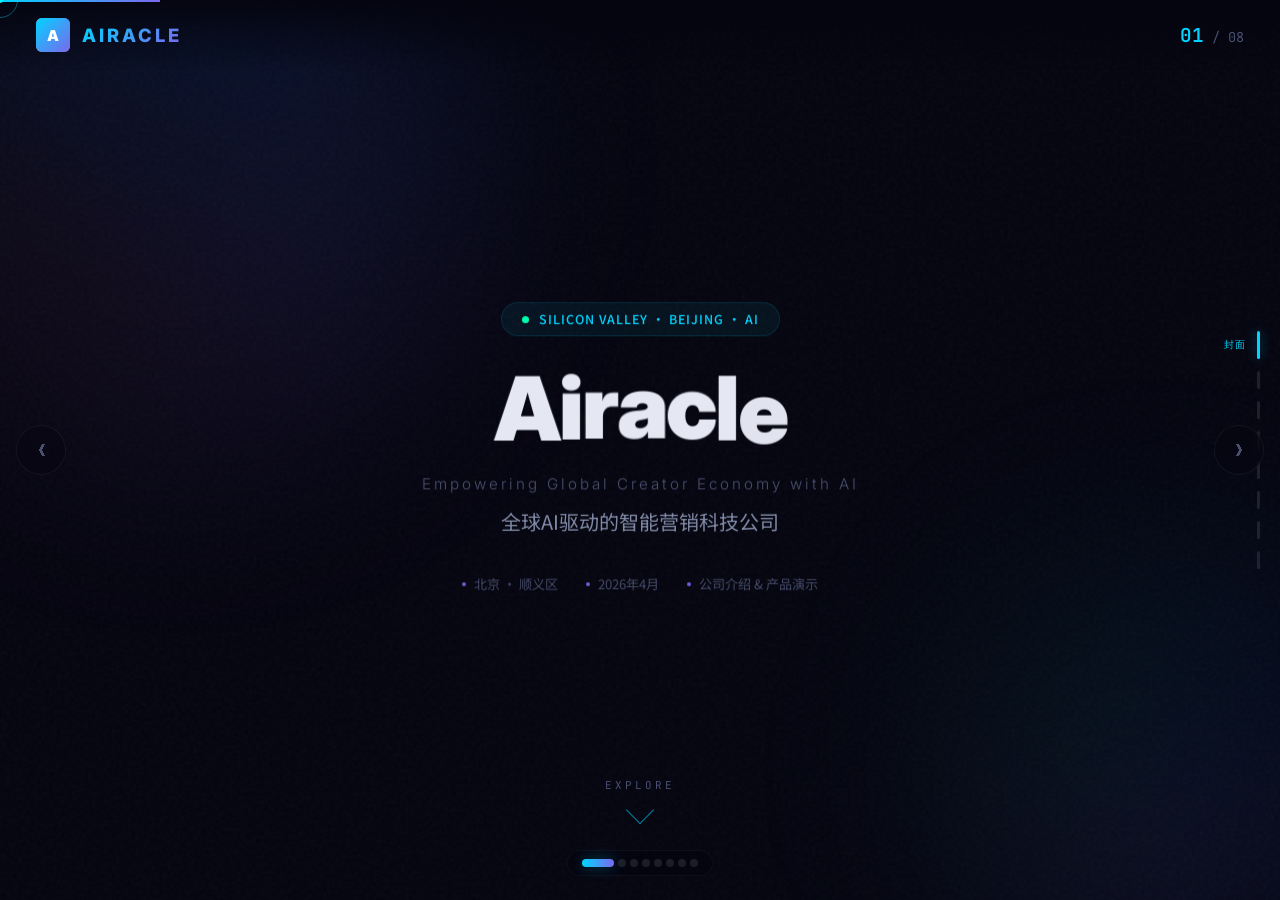
==== index.html @ 354df36a "Refactor: split into modular structure (CSS/JS/slides + assets dir) - index.html is now a thin shell" ====
<!DOCTYPE html>
<html lang="zh-CN">
<head>
<meta charset="UTF-8">
<meta name="viewport" content="width=device-width, initial-scale=1.0">
<title>Airacle - 公司介绍</title>
<link rel="preconnect" href="https://fonts.googleapis.com">
<link href="https://fonts.googleapis.com/css2?family=Inter:wght@300;400;500;600;700;800;900&family=Noto+Sans+SC:wght@300;400;500;600;700;900&family=Space+Grotesk:wght@400;500;600;700&family=JetBrains+Mono:wght@400;600&display=swap" rel="stylesheet">
<script src="https://cdnjs.cloudflare.com/ajax/libs/three.js/r128/three.min.js"></script>
<script src="https://cdnjs.cloudflare.com/ajax/libs/gsap/3.12.2/gsap.min.js"></script>
<link rel="stylesheet" href="css/style.css">
</head>
<body>

<!-- Background layers -->
<canvas id="bgCanvas"></canvas>
<div class="noise"></div>
<div class="mesh-blob blob-1"></div>
<div class="mesh-blob blob-2"></div>
<div class="cursor-dot" id="cursorDot"></div>
<div class="cursor-ring" id="cursorRing"></div>

<!-- Progress bar -->
<div class="progress" id="progress" style="width:0"><div class="progress-inner"></div></div>

<!-- Top bar -->
<div class="topbar">
  <div class="logo-area">
    <div class="logo-cube">
      <div class="logo-cube-face f">A</div>
      <div class="logo-cube-face b">A</div>
      <div class="logo-cube-face l">A</div>
      <div class="logo-cube-face r">A</div>
    </div>
    <div class="logo-name">AIRACLE</div>
  </div>
  <div class="topbar-right">
    <div class="slide-num"><span class="cur" id="sNum">01</span> / <span id="sTotal">08</span></div>
  </div>
</div>

<!-- Minimap -->
<div class="minimap" id="minimap"></div>

<!-- Slides — loaded dynamically from slides/*.html -->
<div class="deck" id="deck"></div>

<!-- Nav arrows -->
<button class="arrow-btn prev" id="btnPrev">&#x276E;</button>
<button class="arrow-btn next" id="btnNext">&#x276F;</button>
<div class="bottom-nav" id="bnav"></div>

<!-- Loader: fetch slide fragments, then init -->
<script>
(async function loadSlides() {
  const slideFiles = [
    'slides/01-cover.html',
    'slides/02-company.html',
    'slides/03-team.html',
    'slides/04-demo-openclaw.html',
    'slides/05-demo-tech.html',
    'slides/06-business.html',
    'slides/07-contribution.html',
    'slides/08-vision.html',
  ];

  const deck = document.getElementById('deck');

  // Fetch all slides in parallel
  const contents = await Promise.all(
    slideFiles.map(f => fetch(f).then(r => r.text()))
  );

  // Insert into DOM
  contents.forEach((html, i) => {
    const div = document.createElement('div');
    div.className = 'slide' + (i === 0 ? ' active' : '');
    div.dataset.i = i;
    div.innerHTML = html;
    deck.appendChild(div);
  });

  // Now init all JS modules (they depend on .slide elements existing)
  const scripts = ['js/background.js', 'js/cursor.js', 'js/deck.js'];
  for (const src of scripts) {
    await new Promise((resolve, reject) => {
      const s = document.createElement('script');
      s.src = src;
      s.onload = resolve;
      s.onerror = reject;
      document.body.appendChild(s);
    });
  }

  // Wire up arrow buttons (D is now available from deck.js)
  document.getElementById('btnPrev').onclick = () => D.go(-1);
  document.getElementById('btnNext').onclick = () => D.go(1);
})();
</script>
</body>
</html>
---- css/style.css ----
/* =============================================================
   Airacle PPT — Master Stylesheet

   TOC:
   1. Variables & Reset
   2. Background & Ambient Effects
   3. Slide System
   4. Top Bar & Navigation
   5. Typography
   6. Glass Cards & Grids
   7. Icons & Stats
   8. Team Cards
   9. Demo & Feature Cards
   10. Tech Bars & Timeline
   11. Image Gallery
   12. Contribution Bars
   13. Vision Section
   14. Cover Page
   15. Cursor
   16. Responsive
   ============================================================= */

/* ----- 1. Variables & Reset ----- */
:root {
  --bg: #050510;
  --card: rgba(10,12,30,.55);
  --card-hover: rgba(16,20,48,.75);
  --border: rgba(255,255,255,.06);
  --border-hover: rgba(0,180,255,.3);
  --cyan: #00d4ff;
  --purple: #7b68ee;
  --pink: #ff6b9d;
  --green: #00ffb0;
  --gold: #ffd700;
  --orange: #ff8c42;
  --text: #e8eaf6;
  --text2: #8892b0;
  --text3: #4a5070;
  --fn: 'Noto Sans SC','PingFang SC',sans-serif;
  --fe: 'Inter','Space Grotesk',sans-serif;
  --fm: 'JetBrains Mono',monospace;
}
*,*::before,*::after { margin:0; padding:0; box-sizing:border-box; }
html,body {
  width:100%; height:100%; overflow:hidden;
  font-family:var(--fn); background:var(--bg); color:var(--text);
  -webkit-font-smoothing:antialiased; cursor:none;
}

/* ----- 2. Background & Ambient ----- */
#bgCanvas { position:fixed; top:0; left:0; width:100%; height:100%; z-index:0; pointer-events:none; }
.noise {
  position:fixed; top:0; left:0; width:100%; height:100%; z-index:1;
  pointer-events:none; opacity:.035;
  background-image:url("data:image/svg+xml,%3Csvg viewBox='0 0 256 256' xmlns='http://www.w3.org/2000/svg'%3E%3Cfilter id='n'%3E%3CfeTurbulence type='fractalNoise' baseFrequency='.9' numOctaves='4' stitchTiles='stitch'/%3E%3C/filter%3E%3Crect width='100%25' height='100%25' filter='url(%23n)' opacity='1'/%3E%3C/svg%3E");
}
.mesh-blob { position:fixed; border-radius:50%; filter:blur(100px); pointer-events:none; z-index:1; will-change:transform; }
.blob-1 { width:600px; height:600px; background:conic-gradient(from 0deg at 50% 50%,rgba(0,120,255,.12),rgba(123,104,238,.1),rgba(255,107,157,.05),rgba(0,120,255,.12)); top:-15%; left:-10%; animation:blobDrift1 20s ease-in-out infinite; }
.blob-2 { width:450px; height:450px; background:conic-gradient(from 180deg at 50% 50%,rgba(123,104,238,.1),rgba(0,255,176,.06),rgba(0,120,255,.08),rgba(123,104,238,.1)); bottom:-10%; right:-8%; animation:blobDrift2 25s ease-in-out infinite; }
@keyframes blobDrift1 { 0%,100%{transform:translate(0,0) scale(1) rotate(0deg)} 33%{transform:translate(40px,30px) scale(1.1) rotate(120deg)} 66%{transform:translate(-20px,50px) scale(.95) rotate(240deg)} }
@keyframes blobDrift2 { 0%,100%{transform:translate(0,0) scale(1) rotate(0deg)} 50%{transform:translate(-50px,-30px) scale(1.15) rotate(180deg)} }

/* ----- 3. Slide System ----- */
.deck { position:relative; width:100%; height:100%; z-index:10; }
.slide {
  position:absolute; top:0; left:0; width:100%; height:100%;
  display:flex; flex-direction:column; justify-content:center; align-items:center;
  padding:70px 80px 80px; opacity:0; visibility:hidden; perspective:1200px;
}
.slide.active { opacity:1; visibility:visible; }

/* ----- 4. Top Bar & Navigation ----- */
.topbar { position:fixed; top:0; left:0; right:0; z-index:100; display:flex; justify-content:space-between; align-items:center; padding:18px 36px; background:linear-gradient(180deg,rgba(5,5,16,.95) 0%,transparent 100%); }
.logo-area { display:flex; align-items:center; gap:12px; }
.logo-cube { width:34px; height:34px; position:relative; transform-style:preserve-3d; animation:logoSpin 8s linear infinite; }
@keyframes logoSpin { 0%{transform:rotateY(0)} 100%{transform:rotateY(360deg)} }
.logo-cube-face { position:absolute; width:34px; height:34px; display:flex; align-items:center; justify-content:center; font-family:var(--fe); font-weight:900; font-size:15px; color:#fff; border-radius:6px; }
.logo-cube .f { background:linear-gradient(135deg,var(--cyan),var(--purple)); transform:translateZ(17px); }
.logo-cube .b { background:linear-gradient(135deg,var(--purple),var(--pink)); transform:rotateY(180deg) translateZ(17px); }
.logo-cube .l { background:linear-gradient(135deg,var(--green),var(--cyan)); transform:rotateY(-90deg) translateZ(17px); }
.logo-cube .r { background:linear-gradient(135deg,var(--pink),var(--orange)); transform:rotateY(90deg) translateZ(17px); }
.logo-name { font-family:var(--fe); font-weight:800; font-size:1.15rem; background:linear-gradient(135deg,var(--cyan),var(--purple)); -webkit-background-clip:text; -webkit-text-fill-color:transparent; letter-spacing:3px; }
.topbar-right { display:flex; align-items:center; gap:20px; }
.slide-num { font-family:var(--fm); font-size:.85rem; color:var(--text3); }
.slide-num .cur { color:var(--cyan); font-weight:600; font-size:1.2rem; }

/* Progress bar */
.progress { position:fixed; top:0; left:0; height:2px; z-index:200; transition:width .6s cubic-bezier(.4,0,.2,1); }
.progress-inner { width:100%; height:100%; background:linear-gradient(90deg,var(--cyan),var(--purple),var(--pink),var(--orange)); background-size:300% 100%; animation:progShimmer 3s linear infinite; }
@keyframes progShimmer { 0%{background-position:0 0} 100%{background-position:300% 0} }

/* Mini-map (right side) */
.minimap { position:fixed; right:20px; top:50%; transform:translateY(-50%); z-index:100; display:flex; flex-direction:column; gap:12px; align-items:center; }
.minimap-dot { width:3px; height:18px; border-radius:2px; background:rgba(255,255,255,.1); cursor:pointer; transition:all .4s; position:relative; }
.minimap-dot::after { content:attr(data-label); position:absolute; right:14px; top:50%; transform:translateY(-50%); font-size:.65rem; color:transparent; white-space:nowrap; transition:all .3s; pointer-events:none; font-family:var(--fe); font-weight:500; letter-spacing:1px; }
.minimap-dot:hover::after { color:var(--text2); }
.minimap-dot:hover { background:rgba(0,212,255,.4); height:24px; }
.minimap-dot.active { background:var(--cyan); height:28px; box-shadow:0 0 12px rgba(0,212,255,.4); }
.minimap-dot.active::after { color:var(--cyan); }

/* Bottom nav */
.bottom-nav { position:fixed; bottom:24px; left:50%; transform:translateX(-50%); z-index:100; display:flex; gap:4px; padding:8px 14px; background:rgba(5,5,16,.7); border-radius:40px; border:1px solid rgba(255,255,255,.04); backdrop-filter:blur(20px); }
.bnav-dot { width:8px; height:8px; border-radius:50%; background:rgba(255,255,255,.1); border:none; cursor:pointer; transition:all .4s; padding:0; }
.bnav-dot:hover { background:rgba(0,212,255,.3); }
.bnav-dot.active { width:32px; border-radius:4px; background:linear-gradient(90deg,var(--cyan),var(--purple)); box-shadow:0 0 14px rgba(0,212,255,.3); }

/* Arrow buttons */
.arrow-btn { position:fixed; top:50%; z-index:100; width:50px; height:50px; border-radius:50%; background:rgba(5,5,16,.4); border:1px solid rgba(255,255,255,.06); color:var(--text3); cursor:pointer; display:flex; align-items:center; justify-content:center; font-size:1rem; transition:all .35s; backdrop-filter:blur(10px); }
.arrow-btn:hover { color:var(--cyan); border-color:var(--cyan); background:rgba(0,120,255,.08); box-shadow:0 0 20px rgba(0,180,255,.15); transform:translateY(-50%) scale(1.08); }
.arrow-btn.prev { left:16px; transform:translateY(-50%); }
.arrow-btn.next { right:16px; transform:translateY(-50%); }

/* ----- 5. Typography ----- */
.tag { display:inline-flex; align-items:center; gap:8px; font-family:var(--fm); font-size:.7rem; font-weight:600; color:var(--cyan); letter-spacing:4px; text-transform:uppercase; margin-bottom:18px; opacity:.7; }
.tag::before { content:''; width:24px; height:1px; background:currentColor; }
.tag::after { content:''; width:24px; height:1px; background:currentColor; }
h1.hero { font-size:5.5rem; font-weight:900; line-height:1.05; text-align:center; margin-bottom:12px; font-family:var(--fe); letter-spacing:-2px; position:relative; }
h1.hero .char { display:inline-block; opacity:0; transform:translateY(60px) rotateX(-40deg); }
h2.stitle { font-size:2.8rem; font-weight:800; text-align:center; margin-bottom:8px; letter-spacing:-.5px; }
h2.stitle .acc { background:linear-gradient(135deg,var(--cyan),var(--purple)); -webkit-background-clip:text; -webkit-text-fill-color:transparent; }
.sub { font-size:1.05rem; color:var(--text2); text-align:center; max-width:580px; line-height:1.8; margin-bottom:32px; }

/* ----- 6. Glass Cards & Grids ----- */
.gc {
  background:var(--card); border:1px solid var(--border); border-radius:22px;
  backdrop-filter:blur(24px); -webkit-backdrop-filter:blur(24px); padding:32px;
  transition:all .45s cubic-bezier(.4,0,.2,1); position:relative; overflow:hidden;
}
.gc::before { content:''; position:absolute; top:0; left:0; right:0; height:1px; background:linear-gradient(90deg,transparent 10%,rgba(255,255,255,.08) 50%,transparent 90%); }
.gc::after { content:''; position:absolute; inset:0; border-radius:22px; opacity:0; transition:opacity .4s; background:radial-gradient(600px circle at var(--mx,50%) var(--my,50%),rgba(0,180,255,.06),transparent 40%); pointer-events:none; }
.gc:hover { border-color:var(--border-hover); background:var(--card-hover); transform:translateY(-5px); }
.gc:hover::after { opacity:1; }

.grid { display:grid; gap:20px; width:100%; max-width:1120px; }
.g2 { grid-template-columns:1fr 1fr; }
.g3 { grid-template-columns:1fr 1fr 1fr; }
.g5 { grid-template-columns:repeat(5,1fr); }

/* ----- 7. Icons & Stats ----- */
.ico { width:56px; height:56px; border-radius:16px; display:flex; align-items:center; justify-content:center; font-size:1.5rem; margin-bottom:16px; }
.ico.c { background:rgba(0,212,255,.08); border:1px solid rgba(0,212,255,.1); }
.ico.p { background:rgba(123,104,238,.08); border:1px solid rgba(123,104,238,.1); }
.ico.k { background:rgba(255,107,157,.08); border:1px solid rgba(255,107,157,.1); }
.ico.g { background:rgba(0,255,176,.08); border:1px solid rgba(0,255,176,.1); }

.stats { display:flex; gap:52px; justify-content:center; flex-wrap:wrap; }
.st { text-align:center; }
.st-n { font-family:var(--fe); font-size:4rem; font-weight:900; line-height:1; background:linear-gradient(135deg,var(--cyan),var(--purple)); -webkit-background-clip:text; -webkit-text-fill-color:transparent; }
.st-n .u { font-size:1.2rem; font-weight:700; -webkit-text-fill-color:var(--cyan); }
.st-l { font-size:.82rem; color:var(--text3); margin-top:6px; letter-spacing:1px; font-weight:500; }

/* ----- 8. Team Cards ----- */
.tg-title { font-family:var(--fm); font-size:.72rem; font-weight:600; color:var(--purple); letter-spacing:5px; text-align:center; margin:20px 0 14px; display:flex; align-items:center; justify-content:center; gap:12px; }
.tg-title::before,.tg-title::after { content:''; width:30px; height:1px; background:var(--purple); }
.tc { background:var(--card); border:1px solid var(--border); border-radius:18px; padding:22px 16px; text-align:center; transition:all .4s; position:relative; overflow:hidden; cursor:pointer; }
.tc:hover { transform:translateY(-8px) scale(1.03); border-color:var(--cyan); box-shadow:0 12px 40px rgba(0,180,255,.12); }
.tc.founder { border-color:rgba(123,104,238,.2); }
.tc.founder:hover { border-color:var(--purple); box-shadow:0 12px 40px rgba(123,104,238,.15); }
.tc-avatar { width:52px; height:52px; border-radius:50%; margin:0 auto 10px; display:flex; align-items:center; justify-content:center; font-size:1.1rem; font-weight:800; color:#fff; position:relative; overflow:hidden; }
.tc-avatar img { width:100%; height:100%; object-fit:cover; border-radius:50%; }
.tc-avatar::after { content:''; position:absolute; inset:0; border-radius:50%; border:2px solid rgba(255,255,255,.1); }
.tc.founder .tc-avatar { width:60px; height:60px; font-size:1.3rem; }
.tc-name { font-size:1.05rem; font-weight:700; color:#fff; margin-bottom:3px; }
.tc-role { font-size:.78rem; color:var(--text2); line-height:1.4; }
.tc-badge { display:inline-block; font-size:.6rem; font-weight:700; padding:3px 10px; border-radius:20px; margin-top:8px; letter-spacing:1px; }
.b-prod { background:rgba(0,212,255,.1); color:var(--cyan); }
.b-ops { background:rgba(0,255,176,.1); color:var(--green); }
.b-ai { background:rgba(123,104,238,.1); color:var(--purple); }
.b-hr { background:rgba(255,215,0,.1); color:var(--gold); }
.b-mkt { background:rgba(255,107,157,.1); color:var(--pink); }
.b-fdr { background:linear-gradient(135deg,rgba(123,104,238,.15),rgba(255,107,157,.15)); color:#c4b5fd; }
.b-fs { background:rgba(0,212,255,.08); color:var(--cyan); }

/* ----- 9. Demo & Feature Cards ----- */
.demo-wrap { width:100%; max-width:1100px; }
.demo-hero { background:linear-gradient(135deg,rgba(10,15,40,.85),rgba(5,8,25,.9)); border:1px solid rgba(123,104,238,.1); border-radius:28px; padding:44px; position:relative; overflow:hidden; }
.demo-hero .bg-img { position:absolute; top:0; right:0; width:45%; height:100%; object-fit:cover; opacity:.08; mask-image:linear-gradient(to left,rgba(0,0,0,.5),transparent); -webkit-mask-image:linear-gradient(to left,rgba(0,0,0,.5),transparent); }
.demo-num { font-family:var(--fe); font-size:7rem; font-weight:900; position:absolute; top:10px; right:36px; line-height:1; background:linear-gradient(135deg,rgba(0,212,255,.08),rgba(123,104,238,.08)); -webkit-background-clip:text; -webkit-text-fill-color:transparent; }
.demo-badge { display:inline-flex; align-items:center; gap:8px; padding:5px 16px; border-radius:22px; font-size:.72rem; font-weight:700; letter-spacing:1px; margin-bottom:14px; }
.demo-badge.primary { background:linear-gradient(135deg,var(--cyan),var(--purple)); color:#fff; }
.demo-badge.green { background:linear-gradient(135deg,var(--green),var(--cyan)); color:#fff; }
.demo-title { font-size:1.9rem; font-weight:800; color:#fff; margin-bottom:8px; }
.demo-desc { font-size:.95rem; color:var(--text2); line-height:1.8; margin-bottom:22px; max-width:580px; }
.feat-grid { display:grid; grid-template-columns:1fr 1fr; gap:12px; }
.feat-item { display:flex; align-items:flex-start; gap:12px; padding:14px 16px; background:rgba(255,255,255,.02); border:1px solid rgba(255,255,255,.04); border-radius:14px; transition:all .35s; }
.feat-item:hover { background:rgba(0,180,255,.06); border-color:rgba(0,180,255,.12); transform:translateX(4px); }
.feat-chk { width:26px; height:26px; border-radius:8px; flex-shrink:0; display:flex; align-items:center; justify-content:center; font-size:.75rem; font-weight:700; }
.feat-chk.c { background:rgba(0,255,176,.1); color:var(--green); }
.feat-chk.p { background:rgba(123,104,238,.1); color:var(--purple); }
.feat-txt { font-size:.88rem; color:var(--text2); line-height:1.55; }
.feat-txt strong { color:#fff; display:block; margin-bottom:2px; font-size:.92rem; }

/* ----- 10. Tech Bars & Timeline ----- */
.tbar-item { margin-bottom:14px; }
.tbar-top { display:flex; justify-content:space-between; margin-bottom:6px; }
.tbar-label { font-size:.82rem; color:var(--text2); }
.tbar-val { font-family:var(--fm); font-size:.82rem; font-weight:600; color:var(--cyan); }
.tbar-track { width:100%; height:5px; background:rgba(255,255,255,.04); border-radius:3px; overflow:hidden; }
.tbar-fill { height:100%; border-radius:3px; width:0%; position:relative; overflow:hidden; }
.tbar-fill::after { content:''; position:absolute; top:0; left:0; right:0; bottom:0; background:linear-gradient(90deg,transparent,rgba(255,255,255,.2),transparent); animation:barShine 2s linear infinite; }
@keyframes barShine { 0%{transform:translateX(-100%)} 100%{transform:translateX(100%)} }
.tbar-fill.fc { background:linear-gradient(90deg,var(--cyan),var(--purple)); }
.tbar-fill.fg { background:linear-gradient(90deg,var(--green),var(--cyan)); }
.tbar-fill.fp { background:linear-gradient(90deg,var(--pink),var(--purple)); }

.tl { position:relative; padding-left:28px; }
.tl::before { content:''; position:absolute; left:6px; top:4px; bottom:4px; width:2px; background:linear-gradient(180deg,var(--cyan),var(--purple),transparent); }
.tl-i { position:relative; margin-bottom:18px; padding-left:24px; }
.tl-i::before { content:''; position:absolute; left:-24px; top:5px; width:10px; height:10px; border-radius:50%; background:var(--cyan); box-shadow:0 0 10px rgba(0,212,255,.5); }
.tl-i .tl-d { font-family:var(--fm); font-size:.75rem; font-weight:600; color:var(--purple); margin-bottom:3px; }
.tl-i .tl-t { font-size:.9rem; color:var(--text2); line-height:1.6; }
.tl-i .tl-t strong { color:#fff; }

/* ----- 11. Image Gallery ----- */
.img-row { display:flex; gap:14px; margin-top:16px; overflow:hidden; }
.img-card { flex:1; min-width:0; height:120px; border-radius:14px; overflow:hidden; position:relative; cursor:pointer; border:1px solid rgba(255,255,255,.06); transition:all .4s; }
.img-card:hover { transform:scale(1.04); border-color:var(--cyan); box-shadow:0 8px 30px rgba(0,180,255,.15); }
.img-card img { width:100%; height:100%; object-fit:cover; transition:transform .6s; }
.img-card:hover img { transform:scale(1.1); }
.img-card .img-overlay { position:absolute; inset:0; background:linear-gradient(0deg,rgba(5,5,16,.8) 0%,transparent 60%); display:flex; align-items:flex-end; padding:10px 12px; }
.img-card .img-label { font-size:.72rem; color:var(--text); font-weight:600; letter-spacing:.5px; }

/* ----- 12. Contribution Bars ----- */
.cbar { margin-bottom:20px; }
.cbar-top { display:flex; justify-content:space-between; align-items:flex-end; margin-bottom:8px; }
.cbar-title { font-size:.95rem; color:#fff; font-weight:500; }
.cbar-val { font-family:var(--fe); font-size:1.3rem; font-weight:800; color:var(--cyan); }
.cbar-track { width:100%; height:8px; background:rgba(255,255,255,.03); border-radius:4px; overflow:hidden; }
.cbar-fill { height:100%; border-radius:4px; width:0%; position:relative; overflow:hidden; }
.cbar-fill::after { content:''; position:absolute; top:0; left:0; right:0; bottom:0; background:linear-gradient(90deg,transparent,rgba(255,255,255,.25),transparent); animation:barShine 2s linear infinite; }
.cbar-fill.cg { background:linear-gradient(90deg,var(--green),var(--cyan)); }
.cbar-fill.cp { background:linear-gradient(90deg,var(--cyan),var(--purple)); }
.cbar-fill.co { background:linear-gradient(90deg,var(--gold),var(--pink)); }
.cbar-note { font-size:.73rem; color:var(--text3); margin-top:4px; }

/* ----- 13. Vision ----- */
.vision-box { width:100%; max-width:800px; text-align:center; }
.v-card { background:linear-gradient(135deg,rgba(0,120,255,.04),rgba(123,104,238,.04)); border:1px solid rgba(0,180,255,.1); border-radius:32px; padding:56px 64px; position:relative; overflow:hidden; }
.v-card::before { content:''; position:absolute; top:-120px; left:50%; transform:translateX(-50%); width:400px; height:400px; background:radial-gradient(circle,rgba(0,212,255,.06),transparent 60%); }
.v-card::after { content:''; position:absolute; bottom:-120px; left:50%; transform:translateX(-50%); width:300px; height:300px; background:radial-gradient(circle,rgba(123,104,238,.06),transparent 60%); }
.v-quote { font-size:2.6rem; font-weight:800; line-height:1.45; background:linear-gradient(135deg,#fff 20%,var(--cyan) 60%,var(--purple) 100%); -webkit-background-clip:text; -webkit-text-fill-color:transparent; margin:20px 0; }
.v-div { width:100px; height:2px; margin:24px auto; background:linear-gradient(90deg,transparent,var(--cyan),var(--purple),transparent); }

/* ----- 14. Cover ----- */
.cover-badge { display:inline-flex; align-items:center; gap:10px; background:rgba(0,212,255,.06); border:1px solid rgba(0,212,255,.12); padding:7px 20px; border-radius:30px; font-size:.78rem; color:var(--cyan); font-weight:500; letter-spacing:1px; margin-bottom:28px; }
.pulse-dot { width:7px; height:7px; border-radius:50%; background:var(--green); animation:pulse 2s ease-in-out infinite; }
@keyframes pulse { 0%,100%{box-shadow:0 0 0 0 rgba(0,255,176,.4)} 50%{box-shadow:0 0 0 8px rgba(0,255,176,0)} }
.cover-en { font-size:.95rem; color:var(--text3); font-weight:300; letter-spacing:3px; font-family:var(--fe); margin-top:4px; }
.cover-meta { display:flex; gap:28px; margin-top:36px; }
.cm-item { font-size:.82rem; color:var(--text3); display:flex; align-items:center; gap:8px; }
.cm-dot { width:4px; height:4px; border-radius:50%; background:var(--purple); }
.scroll-cue { position:absolute; bottom:80px; left:50%; transform:translateX(-50%); display:flex; flex-direction:column; align-items:center; gap:8px; animation:cueBounce 2s ease-in-out infinite; }
@keyframes cueBounce { 0%,100%{transform:translateX(-50%) translateY(0)} 50%{transform:translateX(-50%) translateY(-10px)} }
.scroll-cue span { font-size:.68rem; color:var(--text3); letter-spacing:3px; font-family:var(--fm); }
.scroll-cue .cue-arrow { width:20px; height:20px; border-right:1.5px solid var(--cyan); border-bottom:1.5px solid var(--cyan); transform:rotate(45deg); opacity:.6; }

/* ----- 15. Cursor ----- */
.cursor-dot { position:fixed; width:6px; height:6px; background:var(--cyan); border-radius:50%; pointer-events:none; z-index:9999; transition:transform .1s; mix-blend-mode:screen; }
.cursor-ring { position:fixed; width:36px; height:36px; border:1.5px solid rgba(0,212,255,.4); border-radius:50%; pointer-events:none; z-index:9998; transition:width .3s,height .3s,border-color .3s; transform:translate(-50%,-50%); }
.cursor-ring.hover { width:56px; height:56px; border-color:var(--purple); background:rgba(123,104,238,.06); }
.cursor-trail { position:fixed; width:4px; height:4px; background:rgba(0,212,255,.3); border-radius:50%; pointer-events:none; z-index:9997; }
.magnetic { transition:transform .3s cubic-bezier(.4,0,.2,1); }

/* Helper: hover-slide for inline items */
.hover-slide { transition:all .3s; }
.hover-slide:hover { background:rgba(0,212,255,.07) !important; transform:translateX(4px); }

/* ----- 16. Responsive ----- */
@media(max-width:1024px) {
  .slide { padding:50px 32px 70px; }
  h1.hero { font-size:3.5rem; }
  h2.stitle { font-size:2rem; }
  .g2,.g3,.g5 { grid-template-columns:1fr; }
  .feat-grid { grid-template-columns:1fr; }
  .stats { gap:28px; }
  .st-n { font-size:2.8rem; }
  .demo-num { font-size:4rem; }
  .img-row { flex-direction:column; }
  .img-card { height:80px; }
}
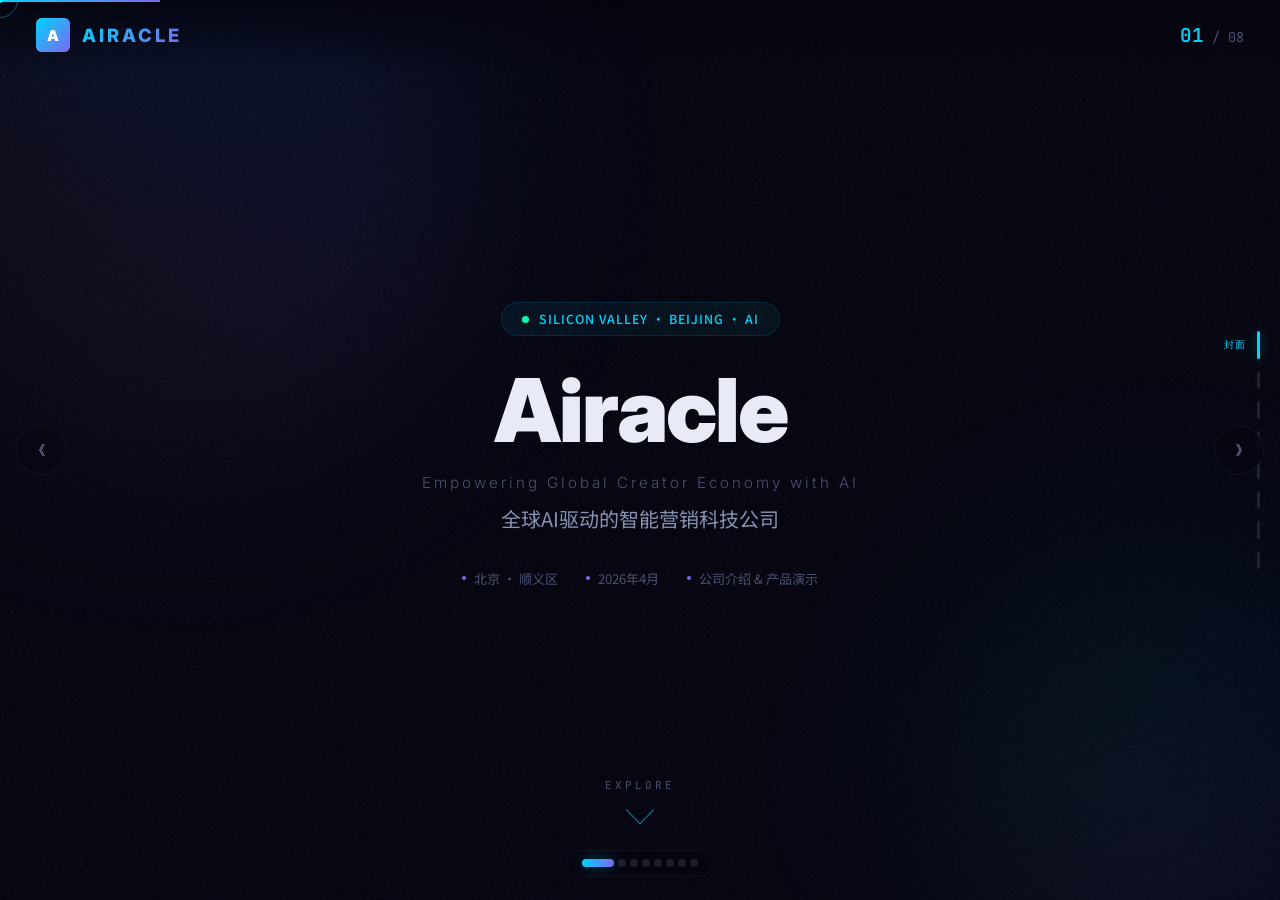
==== commit 9d828e49: "Fix: rename slide fragments to .inc to avoid Cloudflare pretty URL redirects" ====
--- a/index.html
+++ b/index.html
@@ -54,14 +54,14 @@
 <script>
 (async function loadSlides() {
   const slideFiles = [
-    'slides/01-cover.html',
-    'slides/02-company.html',
-    'slides/03-team.html',
-    'slides/04-demo-openclaw.html',
-    'slides/05-demo-tech.html',
-    'slides/06-business.html',
-    'slides/07-contribution.html',
-    'slides/08-vision.html',
+    'slides/01-cover.inc',
+    'slides/02-company.inc',
+    'slides/03-team.inc',
+    'slides/04-demo-openclaw.inc',
+    'slides/05-demo-tech.inc',
+    'slides/06-business.inc',
+    'slides/07-contribution.inc',
+    'slides/08-vision.inc',
   ];
 
   const deck = document.getElementById('deck');
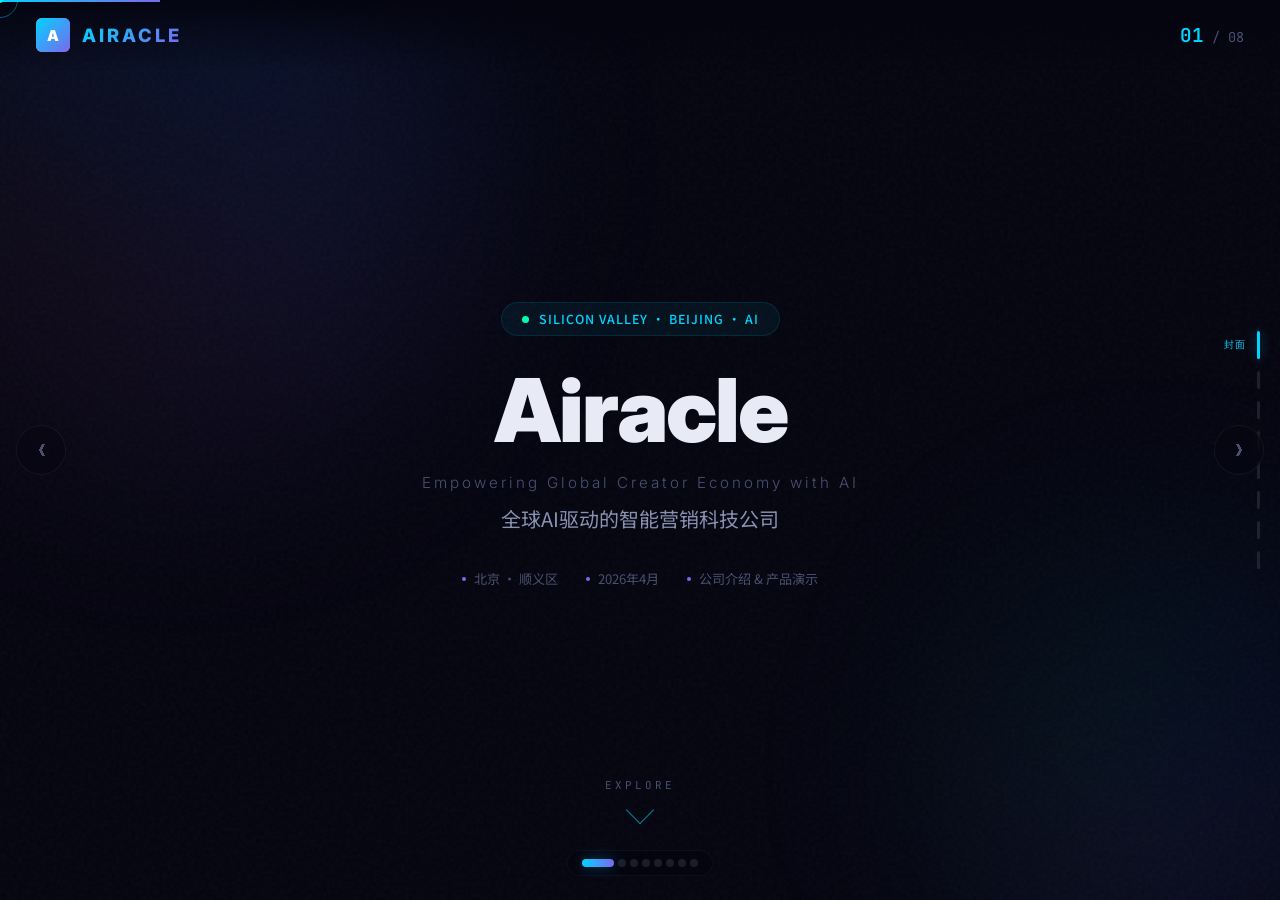
==== commit e7e6efd4: "feat: add 3D interweaving depth effect with floating wireframe geometry Two-layer canvas architectur" ====
--- a/index.html
+++ b/index.html
@@ -15,6 +15,8 @@
 <!-- Background layers -->
 <canvas id="bgCanvas"></canvas>
 <div class="noise"></div>
+<!-- Foreground 3D layer (floats OVER text for depth interleaving) -->
+<canvas id="fgCanvas"></canvas>
 <div class="mesh-blob blob-1"></div>
 <div class="mesh-blob blob-2"></div>
 <div class="cursor-dot" id="cursorDot"></div>
--- a/css/style.css
+++ b/css/style.css
@@ -49,6 +49,7 @@
 
 /* ----- 2. Background & Ambient ----- */
 #bgCanvas { position:fixed; top:0; left:0; width:100%; height:100%; z-index:0; pointer-events:none; }
+#fgCanvas { position:fixed; top:0; left:0; width:100%; height:100%; z-index:15; pointer-events:none; }
 .noise {
   position:fixed; top:0; left:0; width:100%; height:100%; z-index:1;
   pointer-events:none; opacity:.035;
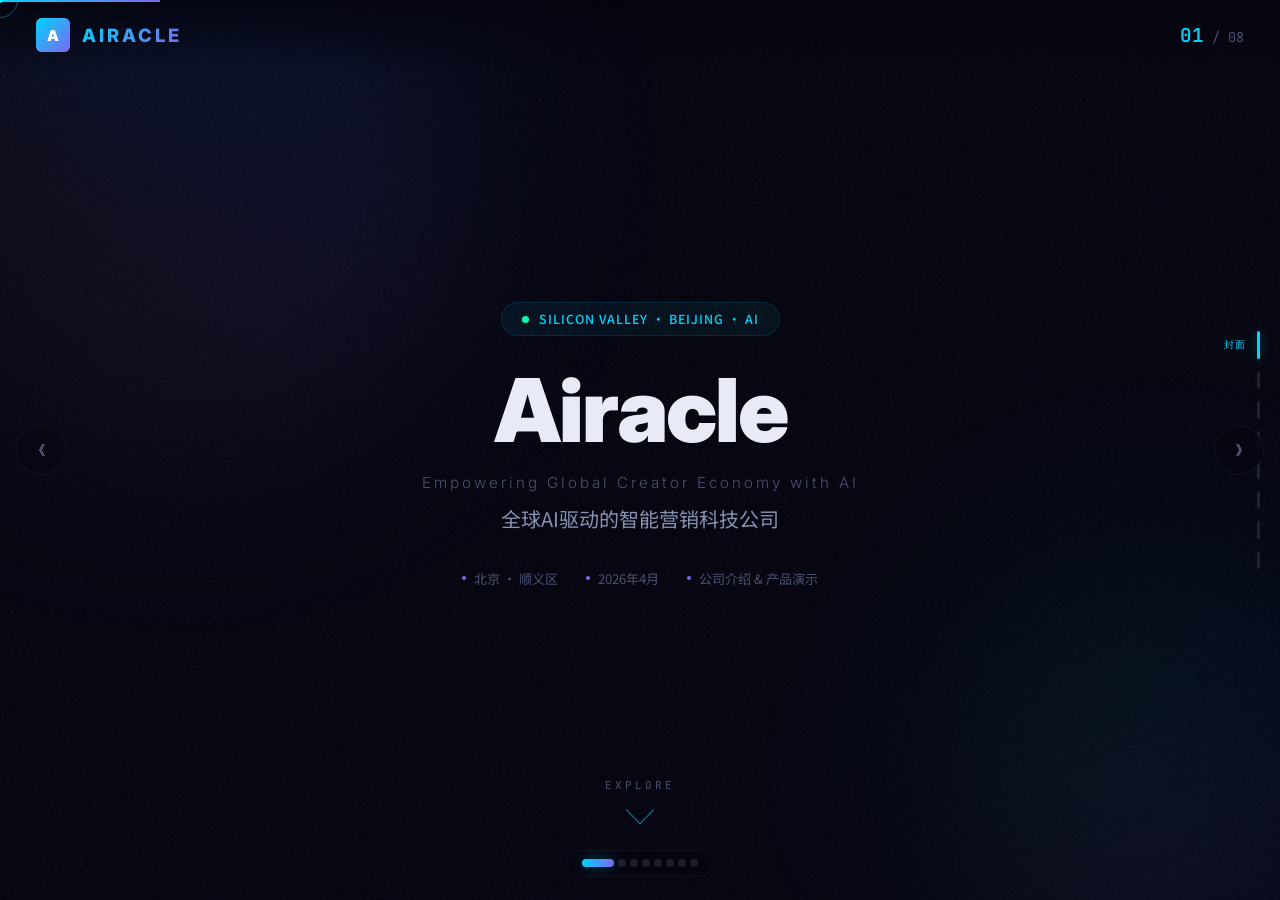
==== commit c7a39e46: "feat: replace laggy 3D foreground with cinematic bg images + floating text Remove Three.js fgCanvas " ====
--- a/index.html
+++ b/index.html
@@ -14,9 +14,9 @@
 
 <!-- Background layers -->
 <canvas id="bgCanvas"></canvas>
+<div class="slide-bg-layer" id="slideBgLayer"></div>
 <div class="noise"></div>
-<!-- Foreground 3D layer (floats OVER text for depth interleaving) -->
-<canvas id="fgCanvas"></canvas>
+<div class="floating-text-layer" id="floatingTextLayer"></div>
 <div class="mesh-blob blob-1"></div>
 <div class="mesh-blob blob-2"></div>
 <div class="cursor-dot" id="cursorDot"></div>
--- a/css/style.css
+++ b/css/style.css
@@ -49,7 +49,55 @@
 
 /* ----- 2. Background & Ambient ----- */
 #bgCanvas { position:fixed; top:0; left:0; width:100%; height:100%; z-index:0; pointer-events:none; }
-#fgCanvas { position:fixed; top:0; left:0; width:100%; height:100%; z-index:15; pointer-events:none; }
+/* Slide Background Layer */
+.slide-bg-layer {
+  position:fixed; top:0; left:0; width:100%; height:100%; z-index:1;
+  pointer-events:none; overflow:hidden;
+}
+.slide-bg {
+  position:absolute; top:0; left:0; width:100%; height:100%;
+  background-size:cover; background-position:center;
+  opacity:0; transition:opacity 1s cubic-bezier(.16,1,.3,1);
+  will-change:opacity,transform;
+}
+.slide-bg.active {
+  opacity:1;
+}
+.slide-bg::after {
+  content:''; position:absolute; inset:0;
+  background:
+    linear-gradient(180deg, rgba(2,2,3,.82) 0%, rgba(2,2,3,.55) 40%, rgba(2,2,3,.75) 100%),
+    linear-gradient(135deg, rgba(0,40,80,.3) 0%, transparent 50%);
+}
+/* Ken Burns animation */
+@keyframes kenBurns1 { 0%{transform:scale(1) translate(0,0)} 50%{transform:scale(1.08) translate(-1.5%,-1%)} 100%{transform:scale(1) translate(0,0)} }
+@keyframes kenBurns2 { 0%{transform:scale(1.05) translate(1%,0)} 50%{transform:scale(1) translate(-1%,1.5%)} 100%{transform:scale(1.05) translate(1%,0)} }
+@keyframes kenBurns3 { 0%{transform:scale(1) translate(0,1%)} 50%{transform:scale(1.1) translate(1%,-1%)} 100%{transform:scale(1) translate(0,1%)} }
+@keyframes kenBurns4 { 0%{transform:scale(1.06) translate(-1%,0.5%)} 50%{transform:scale(1) translate(0.5%,-0.5%)} 100%{transform:scale(1.06) translate(-1%,0.5%)} }
+.slide-bg.kb1 { animation:kenBurns1 20s ease-in-out infinite; }
+.slide-bg.kb2 { animation:kenBurns2 22s ease-in-out infinite; }
+.slide-bg.kb3 { animation:kenBurns3 18s ease-in-out infinite; }
+.slide-bg.kb4 { animation:kenBurns4 24s ease-in-out infinite; }
+
+/* Floating Typography Layer */
+.floating-text-layer {
+  position:fixed; top:0; left:0; width:100%; height:100%; z-index:2;
+  pointer-events:none; overflow:hidden;
+}
+.floating-text {
+  position:absolute;
+  font-family:var(--fe);
+  font-weight:900;
+  color:rgba(255,255,255,.025);
+  white-space:nowrap;
+  user-select:none;
+  will-change:transform;
+  line-height:1;
+}
+@keyframes floatDrift1 { 0%{transform:translate(0,0)} 50%{transform:translate(30px,-40px)} 100%{transform:translate(0,0)} }
+@keyframes floatDrift2 { 0%{transform:translate(0,0)} 50%{transform:translate(-40px,25px)} 100%{transform:translate(0,0)} }
+@keyframes floatDrift3 { 0%{transform:translate(0,0)} 50%{transform:translate(20px,35px)} 100%{transform:translate(0,0)} }
+@keyframes floatDrift4 { 0%{transform:translate(0,0)} 50%{transform:translate(-25px,-30px)} 100%{transform:translate(0,0)} }
 .noise {
   position:fixed; top:0; left:0; width:100%; height:100%; z-index:1;
   pointer-events:none; opacity:.035;
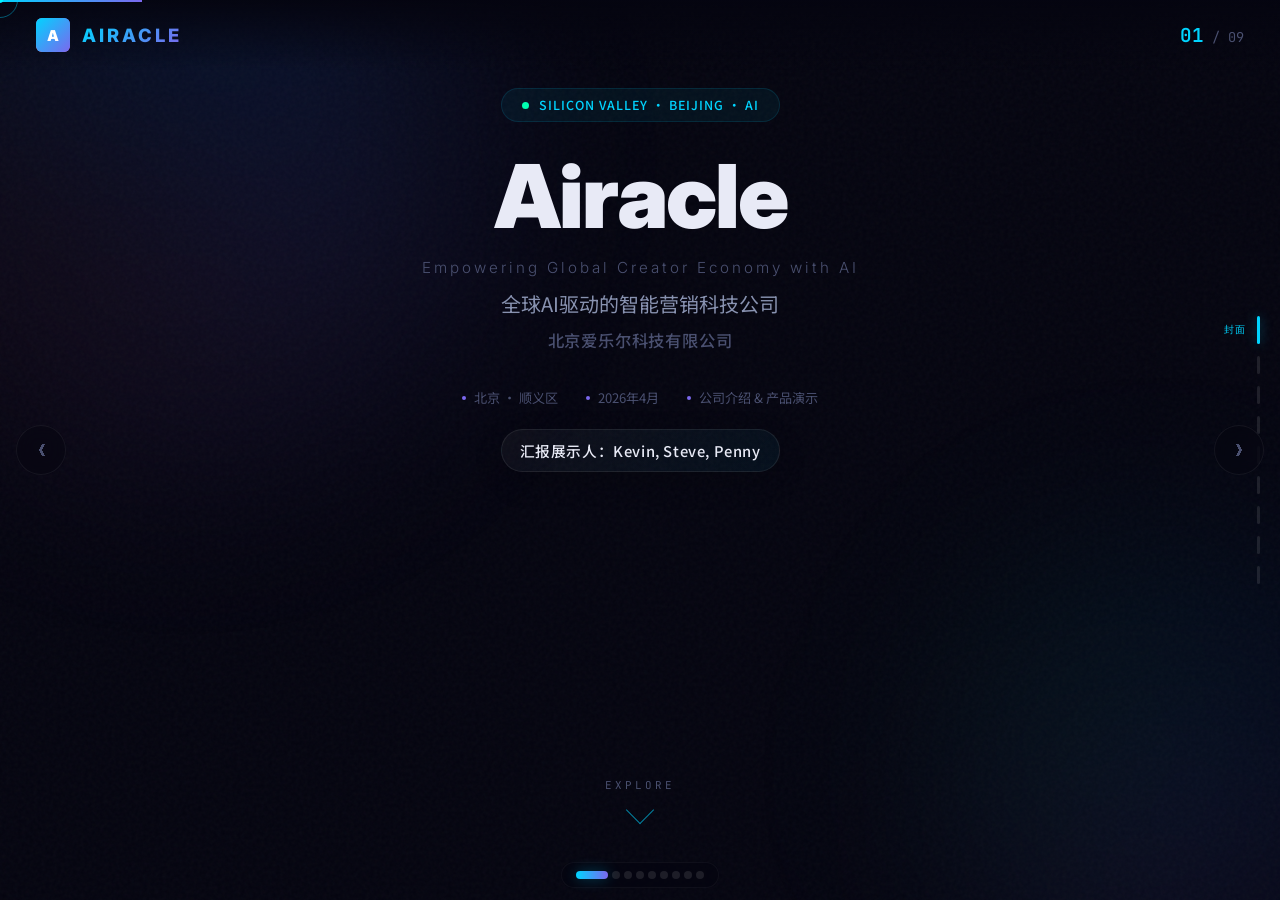
==== commit 65e8f391: "feat: split business slide into business and client slides" ====
--- a/index.html
+++ b/index.html
@@ -62,6 +62,7 @@
     'slides/04-demo-openclaw.inc',
     'slides/05-demo-tech.inc',
     'slides/06-business.inc',
+    'slides/07-client-types.inc',
     'slides/07-contribution.inc',
     'slides/08-vision.inc',
   ];
--- a/css/style.css
+++ b/css/style.css
@@ -113,8 +113,9 @@
 .deck { position:relative; width:100%; height:100%; z-index:10; }
 .slide {
   position:absolute; top:0; left:0; width:100%; height:100%;
-  display:flex; flex-direction:column; justify-content:center; align-items:center;
-  padding:70px 80px 80px; opacity:0; visibility:hidden; perspective:1200px;
+  display:flex; flex-direction:column; justify-content:flex-start; align-items:center;
+  padding:88px 80px 120px; opacity:0; visibility:hidden; perspective:1200px;
+  overflow-y:auto;
 }
 .slide.active { opacity:1; visibility:visible; }
 
@@ -148,7 +149,7 @@
 .minimap-dot.active::after { color:var(--cyan); }
 
 /* Bottom nav */
-.bottom-nav { position:fixed; bottom:24px; left:50%; transform:translateX(-50%); z-index:100; display:flex; gap:4px; padding:8px 14px; background:rgba(5,5,16,.7); border-radius:40px; border:1px solid rgba(255,255,255,.04); backdrop-filter:blur(20px); }
+.bottom-nav { position:fixed; bottom:12px; left:50%; transform:translateX(-50%); z-index:100; display:flex; gap:4px; padding:8px 14px; background:rgba(5,5,16,.7); border-radius:40px; border:1px solid rgba(255,255,255,.04); backdrop-filter:blur(20px); }
 .bnav-dot { width:8px; height:8px; border-radius:50%; background:rgba(255,255,255,.1); border:none; cursor:pointer; transition:all .4s; padding:0; }
 .bnav-dot:hover { background:rgba(0,212,255,.3); }
 .bnav-dot.active { width:32px; border-radius:4px; background:linear-gradient(90deg,var(--cyan),var(--purple)); box-shadow:0 0 14px rgba(0,212,255,.3); }
@@ -193,6 +194,8 @@
 .ico.g { background:rgba(0,255,176,.08); border:1px solid rgba(0,255,176,.1); }
 
 .stats { display:flex; gap:52px; justify-content:center; flex-wrap:wrap; }
+.business-stats { gap:20px; justify-content:space-between; margin-bottom:8px; }
+.business-stats .st { min-width:150px; }
 .st { text-align:center; }
 .st-n { font-family:var(--fe); font-size:4rem; font-weight:900; line-height:1; background:linear-gradient(135deg,var(--cyan),var(--purple)); -webkit-background-clip:text; -webkit-text-fill-color:transparent; }
 .st-n .u { font-size:1.2rem; font-weight:700; -webkit-text-fill-color:var(--cyan); }
@@ -298,6 +301,18 @@
 .cover-meta { display:flex; gap:28px; margin-top:36px; }
 .cm-item { font-size:.82rem; color:var(--text3); display:flex; align-items:center; gap:8px; }
 .cm-dot { width:4px; height:4px; border-radius:50%; background:var(--purple); }
+.presenters {
+  margin-top:22px;
+  padding:10px 18px;
+  border-radius:999px;
+  border:1px solid rgba(255,255,255,.08);
+  background:linear-gradient(135deg,rgba(255,255,255,.04),rgba(0,212,255,.05));
+  color:var(--text);
+  font-size:.92rem;
+  letter-spacing:.6px;
+  font-weight:500;
+  box-shadow:0 10px 30px rgba(0,0,0,.16);
+}
 .scroll-cue { position:absolute; bottom:80px; left:50%; transform:translateX(-50%); display:flex; flex-direction:column; align-items:center; gap:8px; animation:cueBounce 2s ease-in-out infinite; }
 @keyframes cueBounce { 0%,100%{transform:translateX(-50%) translateY(0)} 50%{transform:translateX(-50%) translateY(-10px)} }
 .scroll-cue span { font-size:.68rem; color:var(--text3); letter-spacing:3px; font-family:var(--fm); }
@@ -314,16 +329,43 @@
 .hover-slide { transition:all .3s; }
 .hover-slide:hover { background:rgba(0,212,255,.07) !important; transform:translateX(4px); }
 
-/* ----- 16. Responsive ----- */
+/* ----- 16. Cinematic Fly-In Elements ----- */
+/* TODO: 等找到合适的暗黑科技感PNG图后再启用 */
+.fly-in {
+  display: none !important;  /* 临时禁用 */
+  position:absolute;
+  pointer-events:none;
+  z-index:5;
+  will-change:transform,opacity;
+  opacity:0;
+}
+.fly-in img {
+  width:100%;
+  height:100%;
+  object-fit:cover;
+  mix-blend-mode:screen;  /* black becomes transparent, glow stays */
+  border-radius:8px;
+}
+/* Subtle idle float after landing */
+@keyframes idleFloat { 0%,100%{transform:translateY(0)} 50%{transform:translateY(-14px)} }
+@keyframes idleFloat2 { 0%,100%{transform:translateY(0) rotate(0deg)} 50%{transform:translateY(-10px) rotate(1deg)} }
+.fly-in.landed { animation:idleFloat 5s ease-in-out infinite; }
+.fly-in.landed.float2 { animation:idleFloat2 6s ease-in-out infinite; }
+
+/* ----- 17. Responsive ----- */
 @media(max-width:1024px) {
-  .slide { padding:50px 32px 70px; }
+  .slide { padding:64px 32px 104px; }
   h1.hero { font-size:3.5rem; }
   h2.stitle { font-size:2rem; }
   .g2,.g3,.g5 { grid-template-columns:1fr; }
   .feat-grid { grid-template-columns:1fr; }
   .stats { gap:28px; }
+  .business-stats { gap:14px; justify-content:center; margin-bottom:6px; }
+  .business-stats .st { min-width:120px; }
   .st-n { font-size:2.8rem; }
   .demo-num { font-size:4rem; }
   .img-row { flex-direction:column; }
   .img-card { height:80px; }
-}
+  .cover-meta { flex-direction:column; gap:10px; align-items:center; }
+  .presenters { font-size:.84rem; text-align:center; max-width:92vw; }
+}
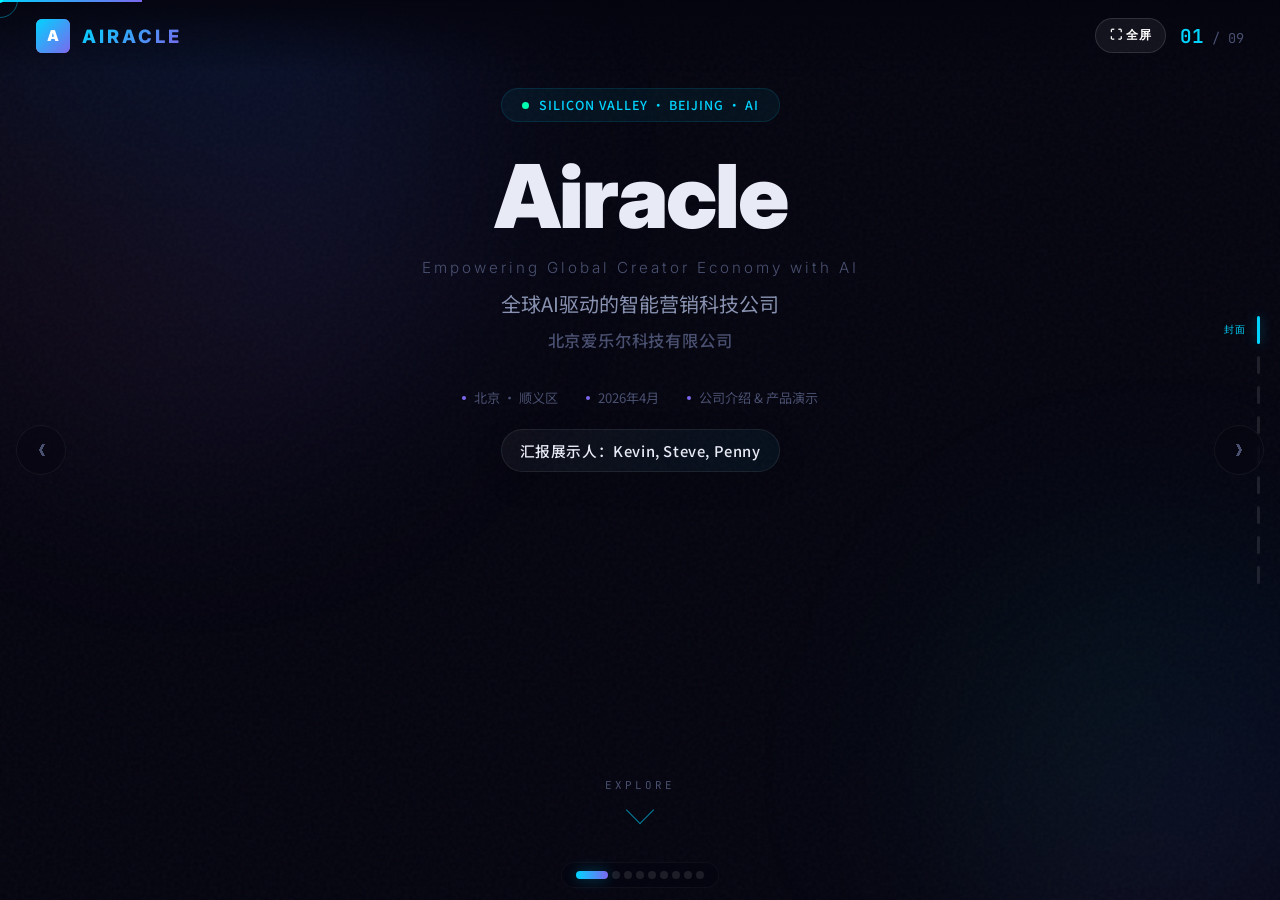
==== commit 01022fff: "feat: add fullscreen button for presentation mode" ====
--- a/index.html
+++ b/index.html
@@ -37,6 +37,7 @@
     <div class="logo-name">AIRACLE</div>
   </div>
   <div class="topbar-right">
+    <button class="fullscreen-btn" id="btnFullscreen" type="button" title="全屏放映">⛶ 全屏</button>
     <div class="slide-num"><span class="cur" id="sNum">01</span> / <span id="sTotal">08</span></div>
   </div>
 </div>
@@ -84,7 +85,7 @@
   });
 
   // Now init all JS modules (they depend on .slide elements existing)
-  const scripts = ['js/background.js', 'js/cursor.js', 'js/deck.js'];
+  const scripts = ['js/background.js', 'js/cursor.js', 'js/deck.js', 'js/ai-search-demo.js'];
   for (const src of scripts) {
     await new Promise((resolve, reject) => {
       const s = document.createElement('script');
--- a/css/style.css
+++ b/css/style.css
@@ -130,7 +130,26 @@
 .logo-cube .l { background:linear-gradient(135deg,var(--green),var(--cyan)); transform:rotateY(-90deg) translateZ(17px); }
 .logo-cube .r { background:linear-gradient(135deg,var(--pink),var(--orange)); transform:rotateY(90deg) translateZ(17px); }
 .logo-name { font-family:var(--fe); font-weight:800; font-size:1.15rem; background:linear-gradient(135deg,var(--cyan),var(--purple)); -webkit-background-clip:text; -webkit-text-fill-color:transparent; letter-spacing:3px; }
-.topbar-right { display:flex; align-items:center; gap:20px; }
+.topbar-right { display:flex; align-items:center; gap:14px; }
+.fullscreen-btn {
+  appearance:none;
+  border:none;
+  background:rgba(255,255,255,.06);
+  color:#fff;
+  border:1px solid rgba(255,255,255,.12);
+  border-radius:999px;
+  padding:8px 14px;
+  font-size:.76rem;
+  font-weight:700;
+  letter-spacing:.4px;
+  cursor:pointer;
+  transition:all .2s ease;
+}
+.fullscreen-btn:hover {
+  background:rgba(0,212,255,.14);
+  border-color:rgba(0,212,255,.32);
+  color:var(--cyan);
+}
 .slide-num { font-family:var(--fm); font-size:.85rem; color:var(--text3); }
 .slide-num .cur { color:var(--cyan); font-weight:600; font-size:1.2rem; }
 
@@ -196,6 +215,23 @@
 .stats { display:flex; gap:52px; justify-content:center; flex-wrap:wrap; }
 .business-stats { gap:20px; justify-content:space-between; margin-bottom:8px; }
 .business-stats .st { min-width:150px; }
+.contribution-grid { align-items:stretch; }
+.contribution-grid > .gc { height:100%; }
+.contribution-stack { height:100%; }
+.contribution-item {
+  min-height:136px;
+  height:136px;
+  display:flex;
+  align-items:stretch;
+}
+.contribution-item > div { width:100%; }
+.contribution-item-inner {
+  width:100%;
+  min-height:100%;
+  height:100%;
+  display:flex;
+  align-items:flex-start;
+}
 .st { text-align:center; }
 .st-n { font-family:var(--fe); font-size:4rem; font-weight:900; line-height:1; background:linear-gradient(135deg,var(--cyan),var(--purple)); -webkit-background-clip:text; -webkit-text-fill-color:transparent; }
 .st-n .u { font-size:1.2rem; font-weight:700; -webkit-text-fill-color:var(--cyan); }
@@ -233,6 +269,174 @@
 .demo-badge.green { background:linear-gradient(135deg,var(--green),var(--cyan)); color:#fff; }
 .demo-title { font-size:1.9rem; font-weight:800; color:#fff; margin-bottom:8px; }
 .demo-desc { font-size:.95rem; color:var(--text2); line-height:1.8; margin-bottom:22px; max-width:580px; }
+.ai-search-demo { margin-bottom:18px; }
+.search-shell {
+  position:relative;
+  padding:18px;
+  border-radius:20px;
+  background:linear-gradient(135deg,rgba(255,255,255,.04),rgba(0,212,255,.03));
+  border:1px solid rgba(255,255,255,.08);
+  box-shadow:0 20px 40px rgba(0,0,0,.18);
+}
+.search-header {
+  display:flex;
+  justify-content:space-between;
+  align-items:flex-start;
+  gap:16px;
+  margin-bottom:14px;
+}
+.search-kicker {
+  font-size:.72rem;
+  color:var(--cyan);
+  letter-spacing:1.6px;
+  font-weight:700;
+  margin-bottom:4px;
+}
+.search-heading {
+  font-size:1.08rem;
+  color:#fff;
+  font-weight:700;
+}
+.search-status {
+  padding:6px 10px;
+  border-radius:999px;
+  background:rgba(0,255,176,.08);
+  color:var(--green);
+  font-size:.68rem;
+  font-weight:700;
+  letter-spacing:1px;
+  white-space:nowrap;
+}
+.search-prompt {
+  padding:14px 16px;
+  border-radius:14px;
+  background:rgba(5,10,24,.65);
+  border:1px solid rgba(255,255,255,.06);
+  color:#fff;
+  font-size:.9rem;
+  line-height:1.7;
+  min-height:54px;
+  outline:none;
+  box-shadow:inset 0 0 0 1px rgba(0,212,255,.06);
+}
+.search-prompt:focus {
+  border-color:rgba(0,212,255,.28);
+  box-shadow:0 0 0 3px rgba(0,212,255,.08);
+}
+.search-filters {
+  display:flex;
+  flex-wrap:wrap;
+  gap:8px;
+  margin:12px 0 14px;
+}
+.search-filters span {
+  padding:6px 10px;
+  border-radius:999px;
+  background:rgba(123,104,238,.12);
+  color:#d7d9ff;
+  font-size:.72rem;
+}
+.search-results {
+  display:flex;
+  flex-direction:column;
+  gap:10px;
+}
+.search-result-card {
+  display:grid;
+  grid-template-columns:44px 1fr 96px;
+  gap:14px;
+  align-items:center;
+  padding:14px 16px;
+  border-radius:16px;
+  background:rgba(255,255,255,.03);
+  border:1px solid rgba(255,255,255,.06);
+}
+.search-rank {
+  width:44px;
+  height:44px;
+  border-radius:14px;
+  display:flex;
+  align-items:center;
+  justify-content:center;
+  background:rgba(0,212,255,.1);
+  color:var(--cyan);
+  font-weight:800;
+  font-family:var(--fm);
+}
+.search-name-row {
+  display:flex;
+  justify-content:space-between;
+  align-items:center;
+  gap:12px;
+}
+.search-name {
+  font-size:.96rem;
+  color:#fff;
+  font-weight:700;
+}
+.search-score-inline {
+  font-size:.92rem;
+  font-family:var(--fm);
+  color:var(--green);
+  font-weight:700;
+}
+.search-handle {
+  margin-top:3px;
+  font-size:.76rem;
+  color:var(--text2);
+}
+.search-tags {
+  display:flex;
+  flex-wrap:wrap;
+  gap:8px;
+  margin-top:8px;
+}
+.search-tags span {
+  font-size:.68rem;
+  color:#b9c3e4;
+  padding:4px 8px;
+  border-radius:999px;
+  background:rgba(255,255,255,.04);
+}
+.search-reason {
+  margin-top:9px;
+  font-size:.75rem;
+  color:#9fb0d9;
+  line-height:1.6;
+}
+.search-detail-panel {
+  margin-top:12px;
+  padding:14px 16px;
+  border-radius:16px;
+  background:rgba(6,12,28,.72);
+  border:1px solid rgba(0,212,255,.12);
+}
+.search-detail-title {
+  font-size:.76rem;
+  color:var(--cyan);
+  letter-spacing:1.2px;
+  font-weight:700;
+  margin-bottom:8px;
+}
+.search-detail-body {
+  font-size:.82rem;
+  color:var(--text2);
+  line-height:1.75;
+}
+.search-action {
+  border:none;
+  border-radius:12px;
+  padding:10px 12px;
+  background:linear-gradient(135deg,rgba(0,212,255,.16),rgba(123,104,238,.16));
+  color:#fff;
+  font-size:.75rem;
+  font-weight:700;
+  cursor:pointer;
+}
+.search-result-card.active {
+  border-color:rgba(0,212,255,.24);
+  box-shadow:0 0 0 1px rgba(0,212,255,.14), 0 16px 36px rgba(0,0,0,.18);
+}
 .feat-grid { display:grid; grid-template-columns:1fr 1fr; gap:12px; }
 .feat-item { display:flex; align-items:flex-start; gap:12px; padding:14px 16px; background:rgba(255,255,255,.02); border:1px solid rgba(255,255,255,.04); border-radius:14px; transition:all .35s; }
 .feat-item:hover { background:rgba(0,180,255,.06); border-color:rgba(0,180,255,.12); transform:translateX(4px); }
@@ -325,10 +529,6 @@
 .cursor-trail { position:fixed; width:4px; height:4px; background:rgba(0,212,255,.3); border-radius:50%; pointer-events:none; z-index:9997; }
 .magnetic { transition:transform .3s cubic-bezier(.4,0,.2,1); }
 
-/* Helper: hover-slide for inline items */
-.hover-slide { transition:all .3s; }
-.hover-slide:hover { background:rgba(0,212,255,.07) !important; transform:translateX(4px); }
-
 /* ----- 16. Cinematic Fly-In Elements ----- */
 /* TODO: 等找到合适的暗黑科技感PNG图后再启用 */
 .fly-in {
@@ -353,15 +553,37 @@
 .fly-in.landed.float2 { animation:idleFloat2 6s ease-in-out infinite; }
 
 /* ----- 17. Responsive ----- */
+.demo-video-card {
+  min-height:164px;
+  border-radius:14px;
+  overflow:hidden;
+  border:1px solid rgba(0,212,255,.12);
+  background:rgba(6,12,28,.78);
+  box-shadow:inset 0 0 0 1px rgba(255,255,255,.03);
+}
+.demo-video {
+  width:100%;
+  height:100%;
+  display:block;
+  object-fit:cover;
+  background:#050816;
+}
+
 @media(max-width:1024px) {
   .slide { padding:64px 32px 104px; }
   h1.hero { font-size:3.5rem; }
   h2.stitle { font-size:2rem; }
   .g2,.g3,.g5 { grid-template-columns:1fr; }
   .feat-grid { grid-template-columns:1fr; }
+  .search-header { flex-direction:column; }
+  .demo-video-card { min-height:220px; }
+  .search-result-card { grid-template-columns:1fr; }
+  .search-name-row { align-items:flex-start; }
+  .search-action { width:100%; }
   .stats { gap:28px; }
   .business-stats { gap:14px; justify-content:center; margin-bottom:6px; }
   .business-stats .st { min-width:120px; }
+  .contribution-item { min-height:auto; height:auto; }
   .st-n { font-size:2.8rem; }
   .demo-num { font-size:4rem; }
   .img-row { flex-direction:column; }
